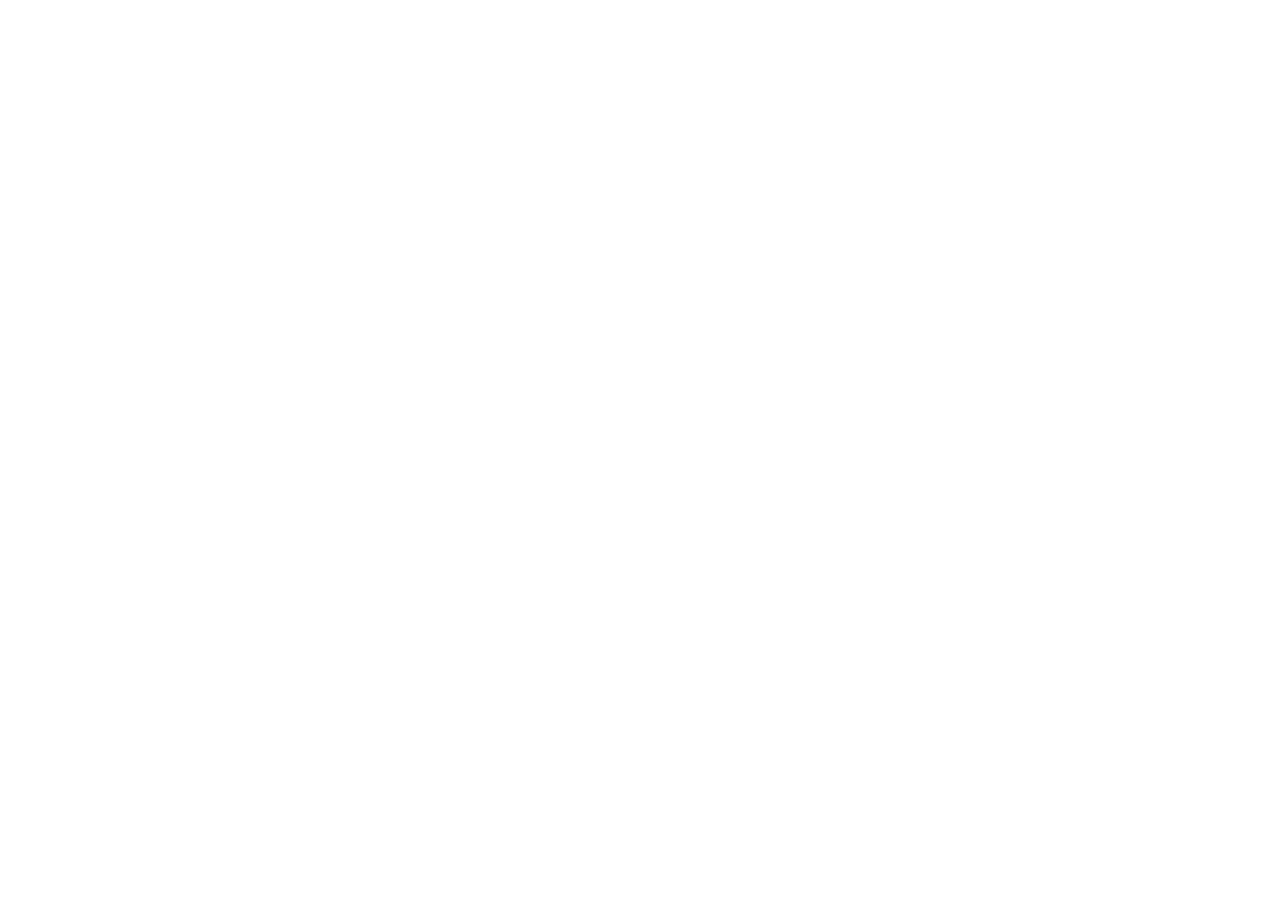
==== Wufio.Client/index.html @ 0c27f31b "Zak is still so needy" ====
﻿<!DOCTYPE html>
<html>
<head>
    <title>Wufio</title>
    <meta charset="utf-8" />
    <link href="img/dog-icon.png" rel="icon" type="image/svg" />
    <link href="bower_components/foundation/css/foundation.min.css" rel="stylesheet" />
    <link href="bower_components/foundation/css/normalize.min.css" rel="stylesheet" />
</head>
<body>
    <div></div>
    <script src="bower_components/jquery/dist/jquery.min.js"></script>
    <script src="bower_components/jquery-placeholder/jquery.placeholder.js"></script>
    <script src="bower_components/jquery.cookie/jquery.cookie.js"></script>
    <script src="bower_components/spin.js/jquery.spin.js"></script>
    <script src="bower_components/foundation/js/foundation.min.js"></script>
    <script src="bower_components/angular/angular.min.js"></script>
    <script src="bower_components/angular-ui-router/release/angular-ui-router.min.js"></script>
    <script src="bower_components/angular-local-storage/dist/angular-local-storage.min.js"></script>
    <script src="bower_components/angular-resource/angular-resource.min.js"></script>
    <script src="bower_components/angular-spinner/angular-spinner.min.js"></script>
    <script src="bower_components/fastclick/lib/fastclick.js"></script>
    <script src="bower_components/loading-bar/jquery.loadingbar.min.js"></script>
    <script src="bower_components/modernizr/modernizr.js"></script>
    <script src="bower_components/spin.js/spin.min.js"></script>
</body>
</html>
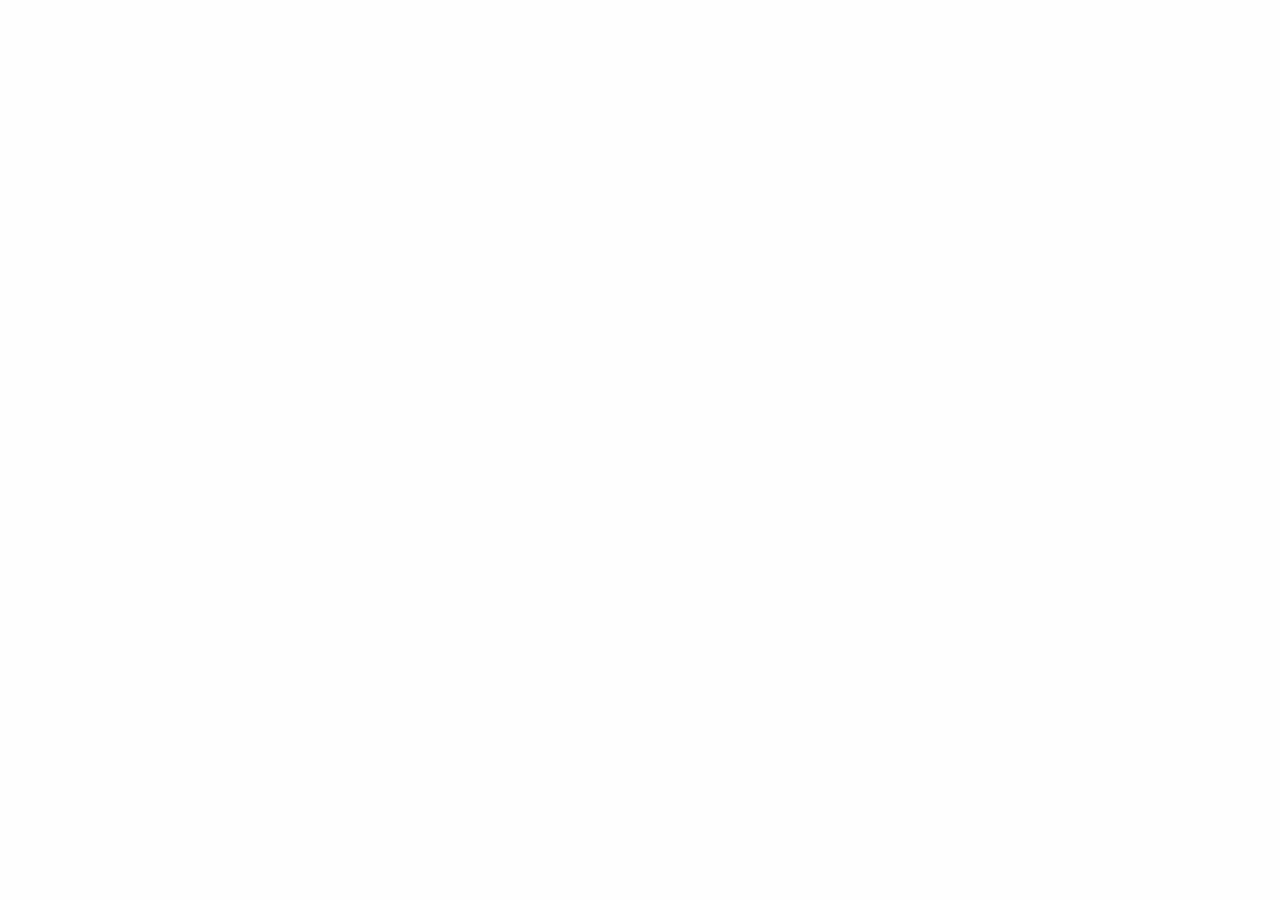
==== commit 2b23e0af: "Starting pair programming for apps" ====
--- a/Wufio.Client/index.html
+++ b/Wufio.Client/index.html
@@ -1,27 +1,34 @@
 ﻿<!DOCTYPE html>
-<html>
+<html lang="en" ng-app="clientApp">
 <head>
     <title>Wufio</title>
     <meta charset="utf-8" />
-    <link href="img/dog-icon.png" rel="icon" type="image/svg" />
-    <link href="bower_components/foundation/css/foundation.min.css" rel="stylesheet" />
-    <link href="bower_components/foundation/css/normalize.min.css" rel="stylesheet" />
+    <link href="img/dog-icon.png" rel="icon" type="image/x-icon" />
+    <link href="bower_components/foundation-sites/dist/foundation.min.css" rel="stylesheet" />
+    
+    <link href="css/main.css" rel="stylesheet" />
+    <link href="bower_components/foundation-icon-fonts/foundation-icons.css" rel="stylesheet" />
+    <link href='https://fonts.googleapis.com/css?family=Nunito:400,700,300|Chewy' rel='stylesheet' type='text/css'>
 </head>
 <body>
-    <div></div>
+
+    <div 
+         ui-view>
+    </div>
     <script src="bower_components/jquery/dist/jquery.min.js"></script>
-    <script src="bower_components/jquery-placeholder/jquery.placeholder.js"></script>
-    <script src="bower_components/jquery.cookie/jquery.cookie.js"></script>
-    <script src="bower_components/spin.js/jquery.spin.js"></script>
-    <script src="bower_components/foundation/js/foundation.min.js"></script>
+    <script src="bower_components/spin.js/spin.js"></script>
+    <script src="bower_components/foundation-sites/dist/foundation.min.js"></script>
     <script src="bower_components/angular/angular.min.js"></script>
     <script src="bower_components/angular-ui-router/release/angular-ui-router.min.js"></script>
     <script src="bower_components/angular-local-storage/dist/angular-local-storage.min.js"></script>
     <script src="bower_components/angular-resource/angular-resource.min.js"></script>
     <script src="bower_components/angular-spinner/angular-spinner.min.js"></script>
-    <script src="bower_components/fastclick/lib/fastclick.js"></script>
     <script src="bower_components/loading-bar/jquery.loadingbar.min.js"></script>
-    <script src="bower_components/modernizr/modernizr.js"></script>
     <script src="bower_components/spin.js/spin.min.js"></script>
+    <script src="js/app/app.js" type="text/javascript"></script>
+    <script src="js/auth/auth.service.js" type="text/javascript"></script>
+    <script src="js/auth/login/login.ctrl.js" type="text/javascript"></script>
+    <script src="js/auth/authInterceptorService.js" type="text/javascript"></script>
+    <script src="js/app/home/home.ctrl.js"></script>
 </body>
 </html>
--- a/Wufio.Client/css/main.css
+++ b/Wufio.Client/css/main.css
@@ -0,0 +1,292 @@
+﻿.spacer5 {
+    height: 5px;
+    width: 100%;
+    font-size: 0;
+    margin: 0;
+    padding: 0;
+    border: 0;
+    display: block;
+}
+
+.spacer10 {
+    height: 10px;
+    width: 100%;
+    font-size: 0;
+    margin: 0;
+    padding: 0;
+    border: 0;
+    display: block;
+}
+
+.spacer15 {
+    height: 15px;
+    width: 100%;
+    font-size: 0;
+    margin: 0;
+    padding: 0;
+    border: 0;
+    display: block;
+}
+
+.spacer20 {
+    height: 20px;
+    width: 100%;
+    font-size: 0;
+    margin: 0;
+    padding: 0;
+    border: 0;
+    display: block;
+}
+
+.spacer25 {
+    height: 25px;
+    width: 100%;
+    font-size: 0;
+    margin: 0;
+    padding: 0;
+    border: 0;
+    display: block;
+}
+
+.spacer30 {
+    height: 30px;
+    width: 100%;
+    font-size: 0;
+    margin: 0;
+    padding: 0;
+    border: 0;
+    display: block;
+}
+
+.spacer35 {
+    height: 35px;
+    width: 100%;
+    font-size: 0;
+    margin: 0;
+    padding: 0;
+    border: 0;
+    display: block;
+}
+
+.spacer40 {
+    height: 40px;
+    width: 100%;
+    font-size: 0;
+    margin: 0;
+    padding: 0;
+    border: 0;
+    display: block;
+}
+
+.spacer45 {
+    height: 45px;
+    width: 100%;
+    font-size: 0;
+    margin: 0;
+    padding: 0;
+    border: 0;
+    display: block;
+}
+
+.spacer50 {
+    height: 50px;
+    width: 100%;
+    font-size: 0;
+    margin: 0;
+    padding: 0;
+    border: 0;
+    display: block;
+}
+
+.spacer100 {
+    height: 100px;
+    width: 100%;
+    font-size: 0;
+    margin: 0;
+    padding: 0;
+    border: 0;
+    display: block;
+}
+
+.spacer200 {
+    height: 200px;
+    width: 100%;
+    font-size: 0;
+    margin: 0;
+    padding: 0;
+    border: 0;
+    display: block;
+}
+
+.spacer250 {
+    height: 250px;
+    width: 100%;
+    font-size: 0;
+    margin: 0;
+    padding: 0;
+    border: 0;
+    display: block;
+}
+
+.background-navy {
+    background-color:#243743;
+}
+
+.background-teal {
+    background-color:#28B78D;
+}
+
+.background-lightgrey {
+    background-color:#E1EAFA;
+}
+
+.background-grey {
+    background-color:#8A949B;
+}
+
+.background-darkgrey {
+    background-color:#464647;
+}
+
+.background-offwhite {
+    background-color:#f2f2f2 !important;
+}
+
+.color-navy {
+    color:#243743 !important;
+}
+
+.color-teal {
+    color:#28B78D;
+}
+
+.color-light-grey {
+    color:#E1EAFA;
+}
+
+.color-grey {
+    color:#8A949B;
+}
+
+.color-darkgrey {
+    color:#464647;
+}
+
+.img-size-md {
+    height:90px;
+    width:90px;
+}
+
+.img-size-sm {
+    height:60px;
+    width:60px;
+}
+
+.img-size-xs {
+    height: 40px;
+    width: 40px;
+}
+
+.font-chewy {
+    font-family: 'Chewy';
+}
+
+.font-nunito {
+    font-family:'Nunito';
+}
+
+.font-size-15 {
+    font-size: 15px;
+}
+.font-size-10 {
+    font-size: 10px;
+}
+
+.font-size-30 {
+    font-size:30px;
+}
+
+.font-size-20 {
+    font-size:20px;
+}
+
+.font-size-50 {
+    font-size:50px;
+}
+
+.font-size-70 {
+    font-size:70px;
+}
+.padding-0 {
+    padding:0;
+}
+
+.padding-left-10 {
+    padding-left:10px;
+}
+
+.padding-bottom-5 {
+    padding-bottom:5px;
+}
+
+.padding-bottom-10 {
+    padding-bottom:10px;
+}
+
+.padding-right-4 {
+    padding-right:4px;
+}
+
+.margin-top-0 {
+    margin-top:0;
+}
+
+.margin-bottom-0 {
+    margin-bottom:0;
+}
+.log-in-form {
+    background-color:white;
+    margin-top: 100px !important;
+    width:400px !important;
+    padding: 1rem;
+    border-radius: 3px;
+    vertical-align: middle !important;
+    margin: auto;
+    box-shadow: 3px 3px 3px 4px #ccc;
+    position:absolute;
+    font-family: 'Nunito';
+}
+
+.button:hover {
+    background-color:#209472 !important;
+}
+
+.button {
+    background-color:#28B78D !important;
+}
+
+.link:hover {
+    color:#464647;
+}
+
+.like:hover {
+    color:#209472;
+}
+
+.like:active {
+    color:#dd2e44;
+}
+
+.align-center {
+    align-content:center;
+    text-align:center;
+    align-items:center;
+}
+
+.top-bar-logo {
+    position: absolute;
+}
+.top-bar-logo-center {
+    left: 50%;
+    margin-left: -92px;
+}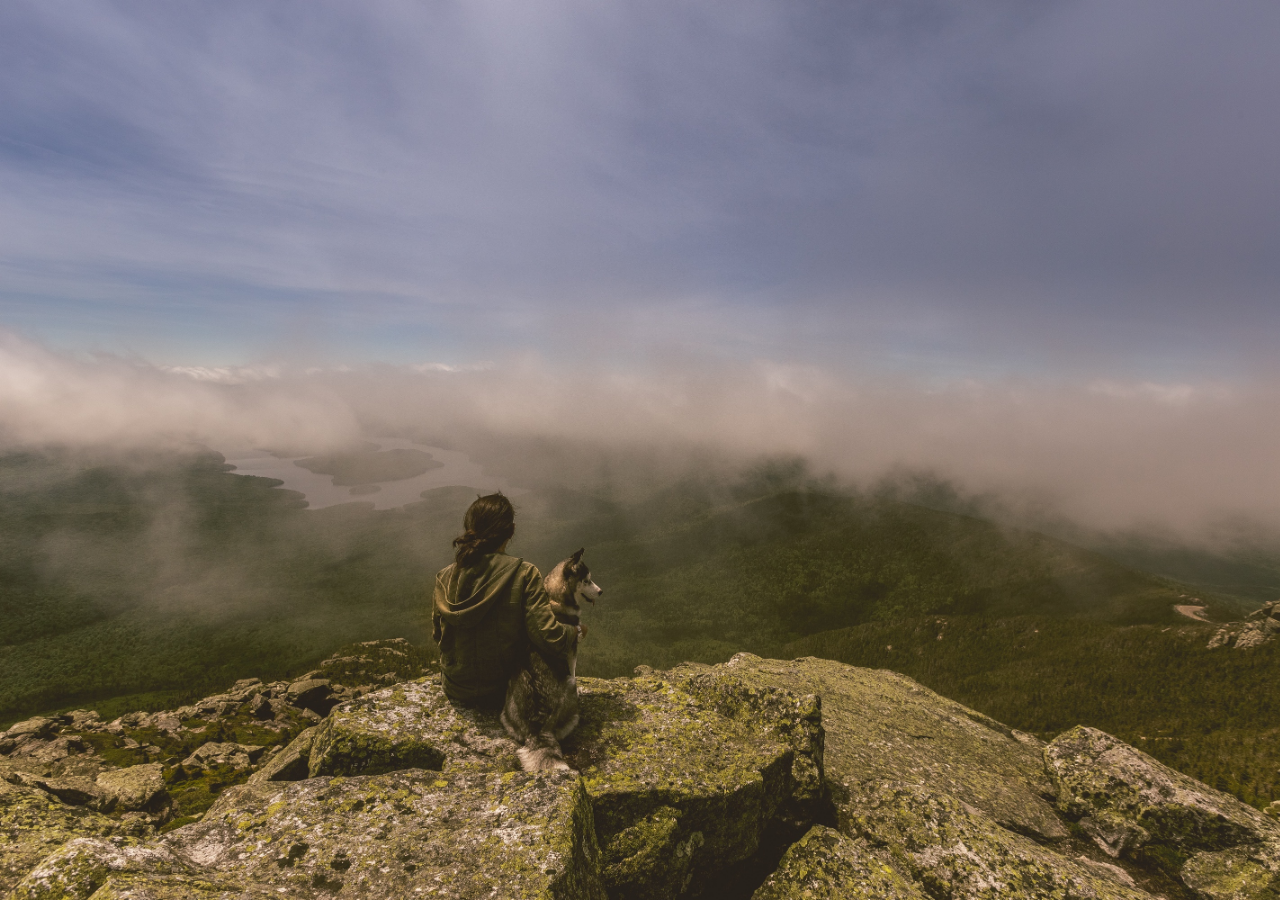
==== commit 66973e67: "Added way too much, set up for pictures no working javascript" ====
--- a/Wufio.Client/index.html
+++ b/Wufio.Client/index.html
@@ -4,10 +4,10 @@
     <title>Wufio</title>
     <meta charset="utf-8" />
     <link href="img/dog-icon.png" rel="icon" type="image/x-icon" />
-    <link href="bower_components/foundation-sites/dist/foundation.min.css" rel="stylesheet" />
-    
+        
     <link href="css/main.css" rel="stylesheet" />
-    <link href="bower_components/foundation-icon-fonts/foundation-icons.css" rel="stylesheet" />
+    <link href="bower_components/bootstrap/dist/css/bootstrap.min.css" rel="stylesheet" />
+    <link href="bower_components/foundation-icon-fonts/foundation-icons.css" rel="stylesheet" type="text/css" />
     <link href='https://fonts.googleapis.com/css?family=Nunito:400,700,300|Chewy' rel='stylesheet' type='text/css'>
 </head>
 <body>
@@ -17,7 +17,6 @@
     </div>
     <script src="bower_components/jquery/dist/jquery.min.js"></script>
     <script src="bower_components/spin.js/spin.js"></script>
-    <script src="bower_components/foundation-sites/dist/foundation.min.js"></script>
     <script src="bower_components/angular/angular.min.js"></script>
     <script src="bower_components/angular-ui-router/release/angular-ui-router.min.js"></script>
     <script src="bower_components/angular-local-storage/dist/angular-local-storage.min.js"></script>
@@ -25,6 +24,7 @@
     <script src="bower_components/angular-spinner/angular-spinner.min.js"></script>
     <script src="bower_components/loading-bar/jquery.loadingbar.min.js"></script>
     <script src="bower_components/spin.js/spin.min.js"></script>
+    <script src="bower_components/bootstrap/dist/js/bootstrap.min.js"></script>
     <script src="js/app/app.js" type="text/javascript"></script>
     <script src="js/auth/auth.service.js" type="text/javascript"></script>
     <script src="js/auth/login/login.ctrl.js" type="text/javascript"></script>
--- a/Wufio.Client/css/main.css
+++ b/Wufio.Client/css/main.css
@@ -129,57 +129,57 @@
 }
 
 .background-navy {
-    background-color:#243743;
+    background-color: #243743 !important;
 }
 
 .background-teal {
-    background-color:#28B78D;
+    background-color: #28B78D;
 }
 
 .background-lightgrey {
-    background-color:#E1EAFA;
+    background-color: #E1EAFA !important;
 }
 
 .background-grey {
-    background-color:#8A949B;
+    background-color: #8A949B;
 }
 
 .background-darkgrey {
-    background-color:#464647;
+    background-color: #464647;
 }
 
 .background-offwhite {
-    background-color:#f2f2f2 !important;
+    background-color: #f2f2f2 !important;
 }
 
 .color-navy {
-    color:#243743 !important;
+    color: #243743 !important;
 }
 
 .color-teal {
-    color:#28B78D;
+    color: #28B78D;
 }
 
 .color-light-grey {
-    color:#E1EAFA;
+    color: #E1EAFA !important;
 }
 
 .color-grey {
-    color:#8A949B;
+    color: #8A949B !important;
 }
 
 .color-darkgrey {
-    color:#464647;
+    color: #464647;
 }
 
 .img-size-md {
-    height:90px;
-    width:90px;
+    height: 90px;
+    width: 90px;
 }
 
 .img-size-sm {
-    height:60px;
-    width:60px;
+    height: 60px;
+    width: 60px;
 }
 
 .img-size-xs {
@@ -192,101 +192,343 @@
 }
 
 .font-nunito {
-    font-family:'Nunito';
+    font-family: 'Nunito';
 }
 
 .font-size-15 {
     font-size: 15px;
 }
+
 .font-size-10 {
     font-size: 10px;
 }
 
 .font-size-30 {
-    font-size:30px;
+    font-size: 30px;
 }
 
 .font-size-20 {
-    font-size:20px;
+    font-size: 20px;
+}
+
+.font-size-40 {
+    font-size: 40px;
 }
 
 .font-size-50 {
-    font-size:50px;
+    font-size: 50px;
 }
 
 .font-size-70 {
-    font-size:70px;
-}
+    font-size: 70px;
+}
+
 .padding-0 {
-    padding:0;
-}
+    padding: 0 !important;
+}
+
+.padding-left-0 {
+    padding-left: 0 !important;
+}
+
+.padding-right-0 {
+    padding-right: 0 !important;
+}
+
+.padding-bottom-0 {
+    padding-bottom: 0 !important;
+}
+
 
 .padding-left-10 {
-    padding-left:10px;
+    padding-left: 10px !important;
+}
+
+.padding-left-40 {
+    padding-left: 44% !important;
+}
+
+.padding-left-50 {
+    padding-left: 50% !important;
 }
 
 .padding-bottom-5 {
-    padding-bottom:5px;
-}
-
-.padding-bottom-10 {
-    padding-bottom:10px;
-}
+    padding-bottom: 5px !important;
+}
+
+.padding-15 {
+    padding:15px !important;
+}
+
+.padding-top-0 {
+    padding-top:0px !important;
+}
+
+.margin-top-15 {
+    margin-top: 10px !important;
+}
+
 
 .padding-right-4 {
-    padding-right:4px;
+    padding-right: 4px !important;
+}
+
+.padding-right-10 {
+    padding-right: 10px !important;
+}
+
+.margin-0 {
+    margin: 0 !important;
+}
+
+.margin-15 {
+    margin: 15px !important;
 }
 
 .margin-top-0 {
-    margin-top:0;
+    margin-top: 0;
+}
+
+.margin-top-6 {
+    margin-top: 6%;
 }
 
 .margin-bottom-0 {
-    margin-bottom:0;
-}
+    margin-bottom: 0 !important;
+}
+
+body {
+    background-image: url('../img/photo-1427435150519-42d9bcd0aa81 (1).jpg');
+    background-size:cover;
+    background-attachment:fixed;
+    margin: 0;
+    padding: 0;
+    height: 100%;
+}
+
+
 .log-in-form {
-    background-color:white;
+    background-color: white;
     margin-top: 100px !important;
-    width:400px !important;
+    width: 400px !important;
     padding: 1rem;
     border-radius: 3px;
     vertical-align: middle !important;
     margin: auto;
     box-shadow: 3px 3px 3px 4px #ccc;
-    position:absolute;
+    position: absolute;
     font-family: 'Nunito';
 }
 
-.button:hover {
-    background-color:#209472 !important;
-}
-
-.button {
-    background-color:#28B78D !important;
-}
+
+
 
 .link:hover {
-    color:#464647;
+    color: #464647;
 }
 
 .like:hover {
-    color:#209472;
+    color: #209472;
+    background-position: 0 0;
 }
 
 .like:active {
-    color:#dd2e44;
+    color: #dd2e44;
+}
+
+.active {
+    color: #dd2e44;
+    background-position: 0 0;
 }
 
 .align-center {
-    align-content:center;
-    text-align:center;
-    align-items:center;
-}
-
-.top-bar-logo {
+    text-align: center;
+}
+
+.navbar-nav {
+    display: inline-block;
+    float: none;
+}
+
+::selection {
+    background-color: #b5e2e7;
+}
+
+::-moz-selection {
+    background-color: #8ac7d8;
+}
+
+.container {
+    display: flex;
+    height: 100%;
+}
+
+#logbox {
+    padding: 10px;
+    margin: 50px auto;
+    width: 340px;
+    background-color: #fff;
+    -webkit-box-shadow: 0 1px 5px rgba(0, 0, 0, 0.25);
+    -moz-box-shadow: 0 1px 5px rgba(0, 0, 0, 0.25);
+    box-shadow: 0 1px 5px rgba(0, 0, 0, 0.25);
+}
+
+
+
+h1, input {
+    font-family: 'Nunito';
+}
+
+.input {
+    width: 75%;
+    height: 50px;
+    display: block;
+    margin: 0 auto 15px;
+    padding: 0 15px;
+    border: none;
+    border-bottom: 2px solid #ebebeb;
+}
+
+    .input:focus {
+        outline: none;
+        border-bottom-color: #28B78D !important;
+    }
+
+    .input:hover {
+        border-bottom-color: #dcdcdc;
+    }
+
+    .input:invalid {
+        box-shadow: none;
+    }
+
+
+.inputButton {
+    position: relative !important;
+    width: 85% !important;
+    height: 50px !important;
+    display: block !important;
+    margin: 30px auto 30px !important;
+    color: white !important;
+    background-color: #28B78D !important;
+    border: none !important;
+    -webkit-box-shadow: 0 5px 0 #209472 !important;
+    -moz-box-shadow: 0 5px 0 #209472 !important;
+    box-shadow: 0 5px 0 #209472 !important;
+}
+
+    .inputButton:hover {
+        top: 2px !important;
+        -webkit-box-shadow: 0 3px 0 #209472 !important;
+        -moz-box-shadow: 0 3px 0 #209472 !important;
+        box-shadow: 0 3px 0 #209472 !important;
+    }
+
+    .inputButton:active {
+        top: 5px !important;
+        box-shadow: none !important;
+    }
+
+    .inputButton:focus {
+        outline: none !important;
+    }
+
+.underline-none:hover {
+    text-decoration: none;
+}
+
+
+
+.page-header {
+    margin-left: 15px;
+    padding-bottom: 0;
+    margin-bottom: 0;
+    margin-top: 10px;
+}
+
+.app-top {
+    border-bottom: 1px solid #ccc;
+    
+}
+
+    .app-top::before {
+        z-index: -1;
+        top: 0;
+        bottom: 0;
+        left: 0;
+        right: 0;
+        background-color: #f8f8f8;
+        opacity: 0.2;
+    }
+
+.nav-side-left {
+    width: 16%;
+    min-height: 100%;
+    color: #243743;
+    font-family: 'Nunito';
+    /* what cameron did */
+    position: absolute; /* instead of relative */
+    top: 57px; /* comment out to see why I did this */
+    border-right: 1px solid #ccc;
+    background-color: rgba(248, 248, 248, 0.4);
+}
+
+.nav-side-right {
+    width: 16%;
+    min-height: 100%;
+    height: 100%;
+    right: 0;
+    color: #243743;
+    font-family: 'Nunito';
+    position: absolute; /* instead of relative */
+    top: 57px; /* comment out to see why I did th-is */
+    border-left: 1px solid #ccc;
+    background-color: rgba(248, 248, 248, 0.4);
+}
+
+.nav-middle {
+    margin-left: 16%;
+    margin-right: 16%;
     position: absolute;
-}
-.top-bar-logo-center {
-    left: 50%;
-    margin-left: -92px;
-}+    width: 68%;
+    min-height: 100%;
+    float: left;
+    padding: 12px;
+    background-color: rgba(248, 248, 248, 0.3);
+}
+
+.position-relative {
+    position:relative;
+}
+
+.vertical-align-middle {
+    vertical-align:bottom;
+}
+
+.page {
+    width: 100%;
+    height: 100%;
+}
+
+.home-panel {
+    background-color: rgba(36, 55, 67, 0.4) !important;
+    border: none !important;
+}
+
+.panel-img {
+    width: 70%;
+    border-radius: 2px;
+}
+
+.rescue-button {
+    border: none !important;
+}
+
+.search {
+    
+    margin:30px !important;
+}
+
+.fav-img {
+    width:50%;
+}
